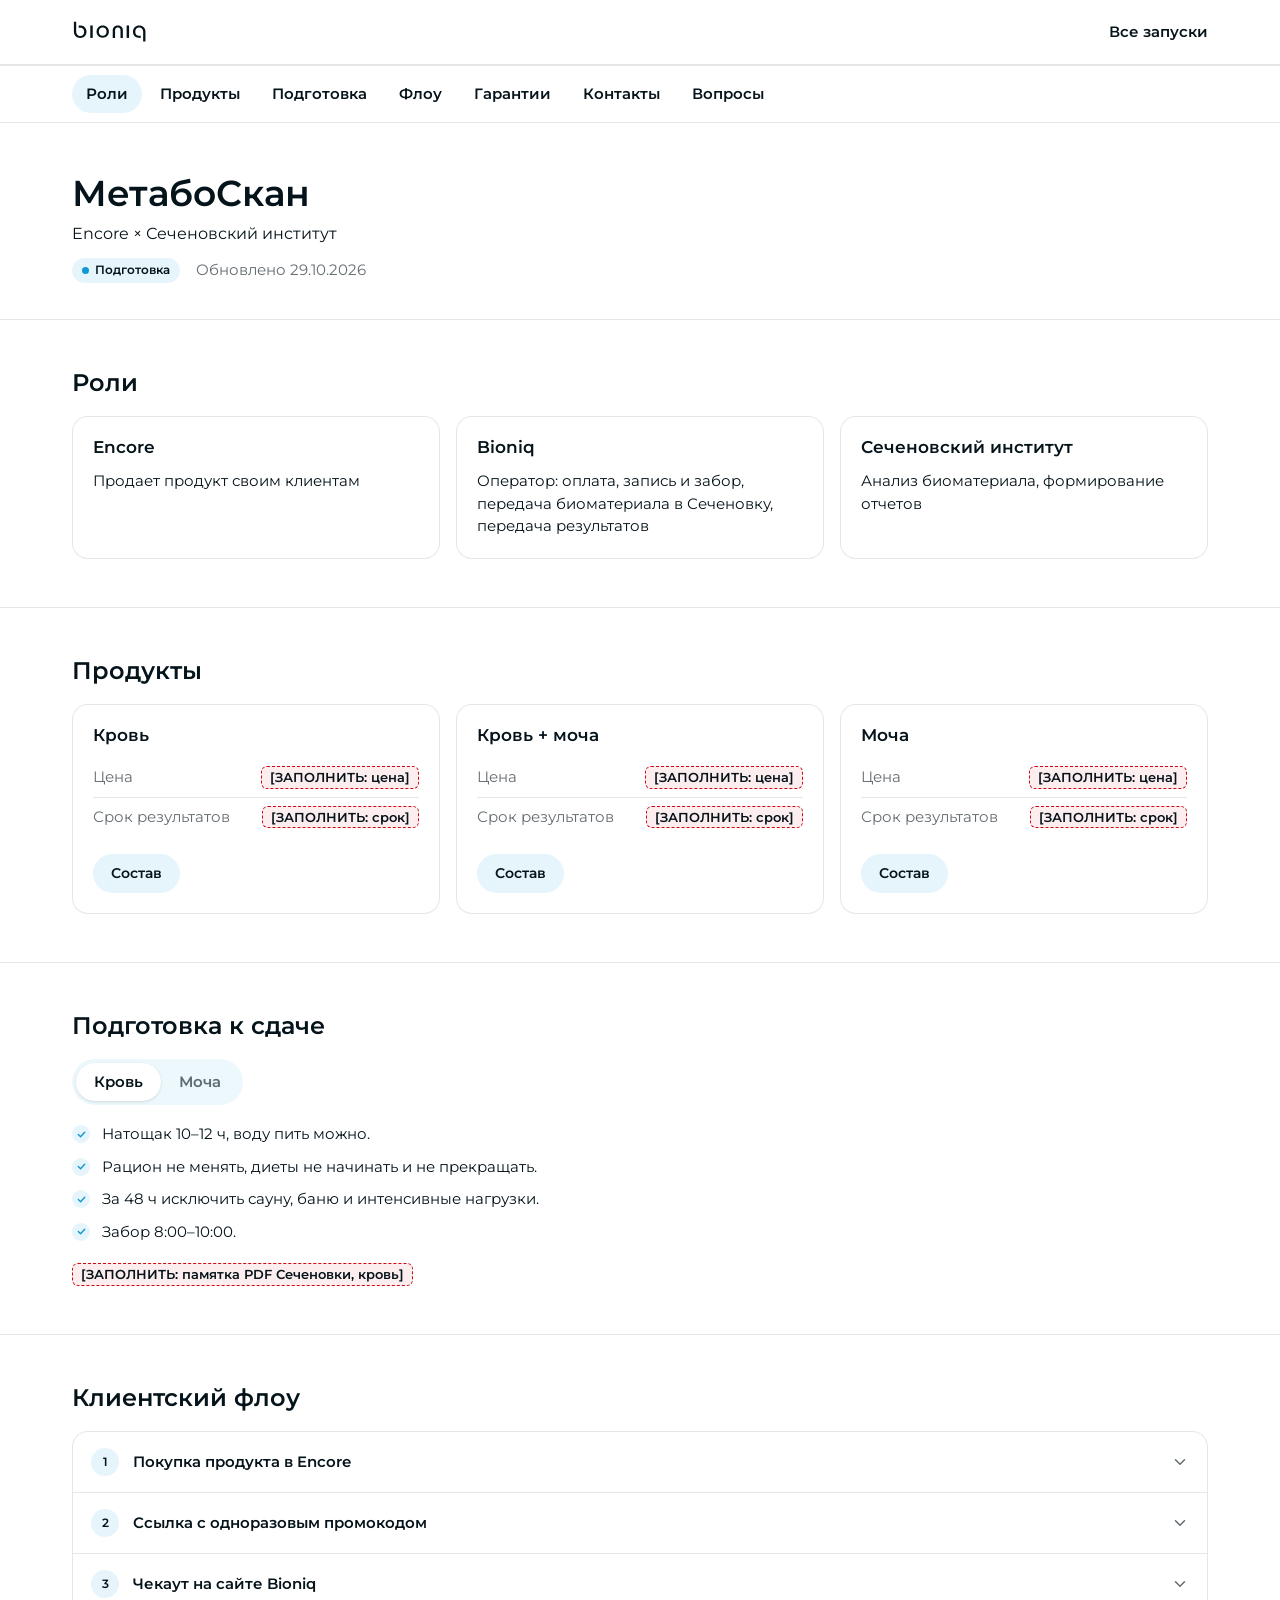
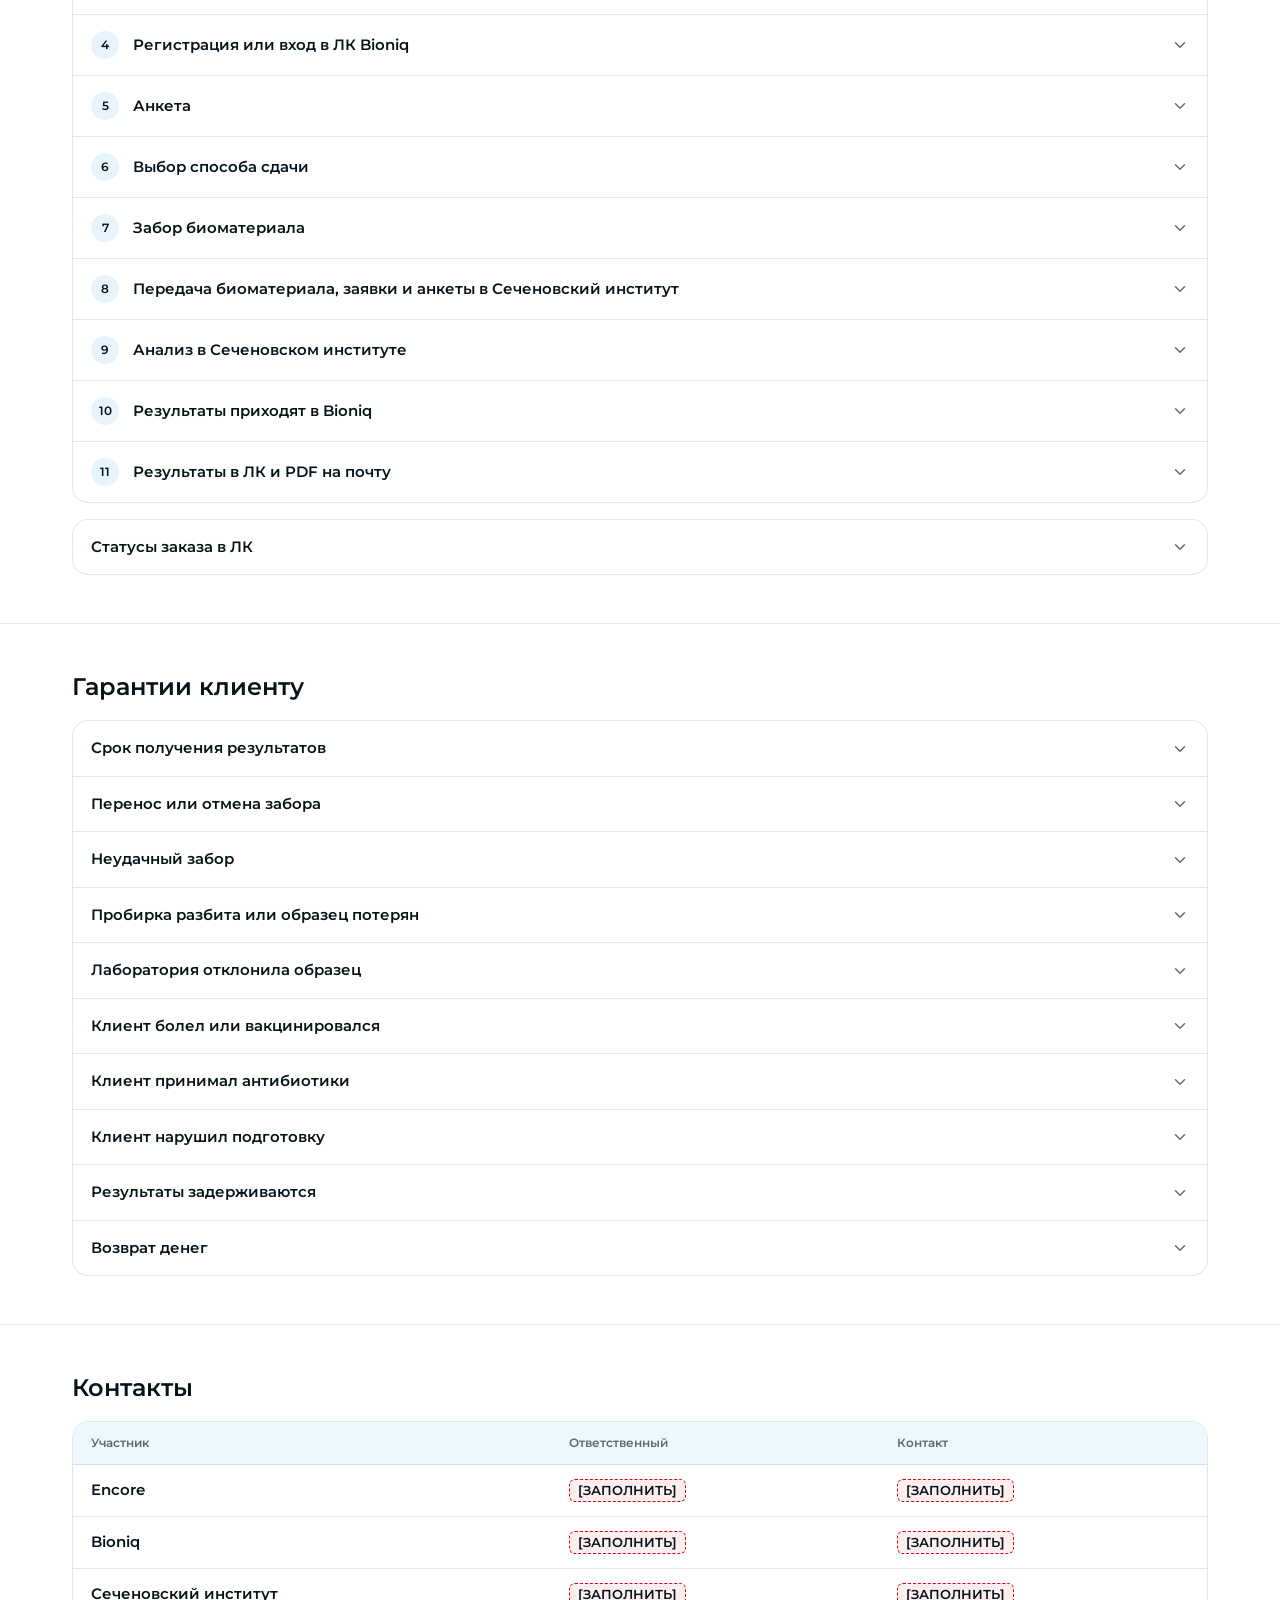
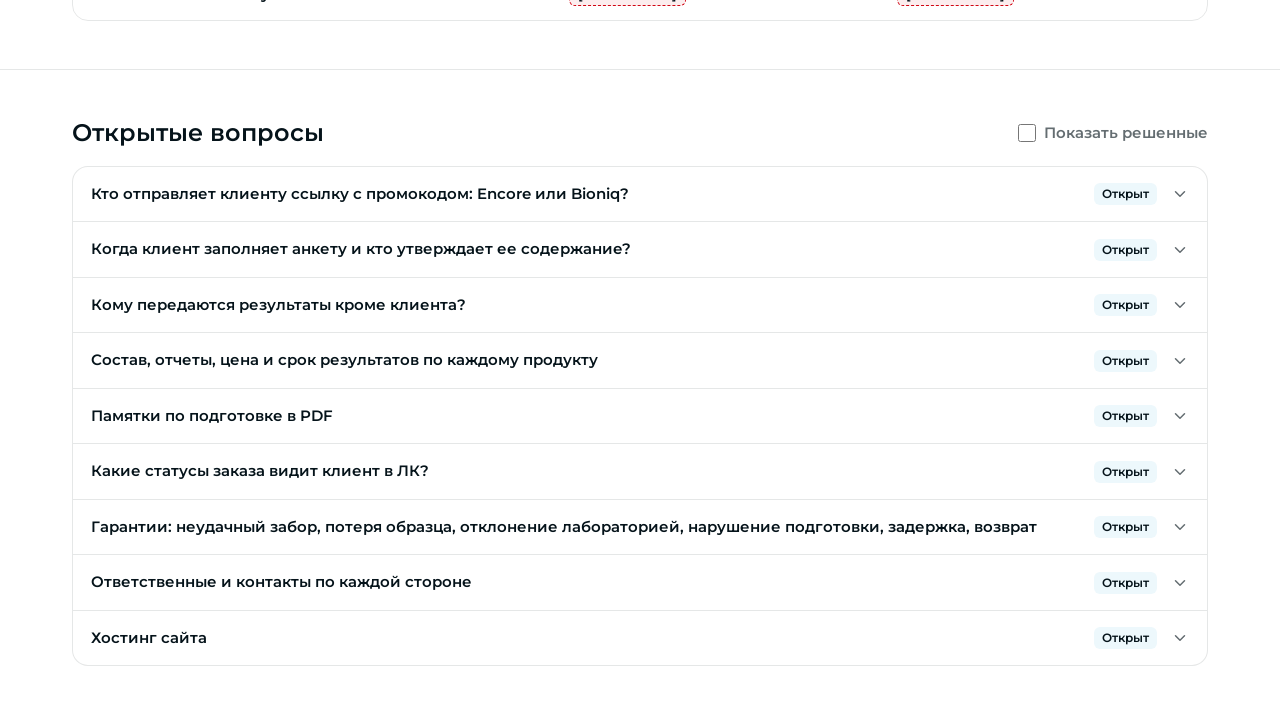
==== encore-metaboscan/index.html @ 7623c109 "Внутренний сайт партнерских запусков: разводящая и страница МетабоСкан Статика без сборки: контент в" ====
<!DOCTYPE html>
<html lang="ru">
<head>
<meta charset="utf-8">
<meta name="viewport" content="width=device-width, initial-scale=1">
<meta name="robots" content="noindex, nofollow">
<title>Партнерские запуски Bioniq</title>
<link rel="icon" type="image/svg+xml" href="../assets/favicon.svg">
<link rel="preconnect" href="https://fonts.googleapis.com">
<link rel="preconnect" href="https://fonts.gstatic.com" crossorigin>
<link rel="stylesheet" href="https://fonts.googleapis.com/css2?family=Montserrat:wght@400;600&display=swap">
<link rel="stylesheet" href="../assets/styles.css">
</head>
<body data-page="launch" data-launch="encore-metaboscan">
<header class="site-header">
  <div class="container">
    <a class="logo" href="../" aria-label="Bioniq"><img src="../assets/bioniq-wordmark.svg" alt="Bioniq"></a>
    <a class="back-link" href="../">Все запуски</a>
  </div>
</header>
<main id="app"></main>
<script src="../data.js"></script>
<script src="../assets/app.js"></script>
</body>
</html>
---- assets/styles.css ----
:root {
  --bg: #ffffff;
  --bg-soft: #EDF8FC;
  --ink: #05131A;
  --muted: rgba(5, 19, 26, .62);
  --line: rgba(5, 19, 26, .10);
  --line-strong: rgba(5, 19, 26, .18);
  --blue: #1098D4;
  --blue-light: #63BCE3;
  --blue-tint: rgba(16, 152, 212, .10);
  --blue-tint-strong: rgba(16, 152, 212, .18);
  --grad: linear-gradient(120deg, #1098D4, #63BCE3);
  --error: #d10714;
  --error-tint: rgba(209, 7, 20, .07);
  --radius: 16px;
  --radius-sm: 10px;
  --subnav-h: 56px;
}

* { box-sizing: border-box; }
html { scroll-behavior: smooth; -webkit-text-size-adjust: 100%; }
body {
  margin: 0;
  background: var(--bg);
  color: var(--ink);
  font-family: "Montserrat", Arial, Helvetica, sans-serif;
  font-size: 14px;
  line-height: 1.5;
  -webkit-font-smoothing: antialiased;
  overflow-x: hidden;
}
h1, h2, h3, h4 { font-weight: 600; line-height: 1.25; margin: 0; }
h1 { font-size: 28px; }
h2 { font-size: 20px; }
h3 { font-size: 16px; }
p { margin: 0; }
ul, ol { margin: 0; padding: 0; list-style: none; }
a { color: inherit; }
button { font: inherit; color: inherit; }
:focus-visible { outline: 2px solid var(--blue); outline-offset: 2px; }

.container { max-width: 1200px; margin: 0 auto; padding: 0 16px; }
.muted { color: var(--muted); }

/* ---------- header ---------- */
.site-header { border-bottom: 1px solid var(--line); }
.site-header .container { display: flex; align-items: center; justify-content: space-between; height: 64px; gap: 16px; }
.logo { display: inline-flex; align-items: center; }
.logo img { height: 20px; width: auto; display: block; }
.back-link { font-weight: 600; text-decoration: none; display: inline-flex; align-items: center; gap: 6px; }
.back-link:hover { color: var(--blue); }

/* ---------- hero ---------- */
.hero { padding: 36px 0 28px; }
.hero-meta { display: flex; flex-wrap: wrap; align-items: center; gap: 10px 16px; margin-top: 12px; color: var(--muted); }
.hero h1 { margin-bottom: 6px; }
.hero-partners { font-size: 16px; }

/* ---------- badges ---------- */
.badge {
  display: inline-flex; align-items: center; gap: 6px;
  padding: 4px 10px; border-radius: 999px;
  font-size: 12px; font-weight: 600; line-height: 1.4; white-space: nowrap;
  color: var(--ink); background: var(--blue-tint);
}
.badge::before { content: ""; width: 7px; height: 7px; border-radius: 50%; background: var(--blue); }
.badge--live { background: var(--blue); color: #fff; }
.badge--live::before { background: #fff; }
.badge--finished { background: rgba(5, 19, 26, .06); color: var(--muted); }
.badge--finished::before { background: var(--muted); }
.chip {
  display: inline-flex; align-items: center; padding: 2px 8px; border-radius: 6px;
  font-size: 12px; font-weight: 600; background: var(--bg-soft);
}
.chip--resolved { background: rgba(5, 19, 26, .06); color: var(--muted); }

/* ---------- placeholder plaque ---------- */
.todo {
  display: inline-block;
  padding: 0 8px;
  border: 1px dashed var(--error);
  border-radius: 6px;
  background: var(--error-tint);
  font-weight: 600;
  font-size: 13px;
  line-height: 1.6;
  color: var(--ink);
  vertical-align: baseline;
}

/* ---------- buttons ---------- */
.btn {
  display: inline-flex; align-items: center; justify-content: center; gap: 8px;
  padding: 10px 18px; border-radius: 999px; border: 0;
  font-weight: 600; font-size: 14px; line-height: 1.3;
  text-decoration: none; cursor: pointer; white-space: nowrap;
  transition: background-color .15s, transform .05s;
}
.btn--primary { background: var(--blue); color: #fff; }
.btn--primary:hover { background: #0e86bb; }
.btn--secondary { background: var(--blue-tint); color: var(--ink); }
.btn--secondary:hover { background: var(--blue-tint-strong); }
.btn:active { transform: translateY(1px); }
.btn svg { width: 16px; height: 16px; }

/* ---------- cards ---------- */
.grid { display: grid; gap: 16px; }
.card {
  border: 1px solid var(--line);
  border-radius: var(--radius);
  padding: 20px;
  background: #fff;
  display: flex; flex-direction: column; gap: 12px;
}
.card h3 { font-size: 17px; }
.card-row { display: flex; align-items: center; justify-content: space-between; gap: 12px; flex-wrap: wrap; }
.card-meta { display: flex; flex-wrap: wrap; align-items: center; gap: 8px 14px; color: var(--muted); }
.card-actions { margin-top: auto; padding-top: 6px; }
.card--dashed {
  border-style: dashed; border-color: var(--line-strong);
  justify-content: center; align-items: flex-start; color: var(--muted);
}
.launch-card h3 { font-size: 18px; }
.launch-card .partners { font-size: 15px; }
.kv-line { display: flex; justify-content: space-between; gap: 12px; padding: 8px 0; border-top: 1px solid var(--line); }
.kv-line:first-of-type { border-top: 0; }
.kv-line .k { color: var(--muted); flex: none; }
.kv-line .v { text-align: right; }

/* ---------- sections ---------- */
.section { padding: 36px 0; border-top: 1px solid var(--line); scroll-margin-top: calc(var(--subnav-h) + 8px); }
.section-head { display: flex; align-items: center; justify-content: space-between; gap: 16px; flex-wrap: wrap; margin-bottom: 18px; }
.section h2 { margin: 0; }

/* ---------- sub navigation ---------- */
.subnav {
  position: sticky; top: 0; z-index: 20;
  background: rgba(255, 255, 255, .92);
  backdrop-filter: blur(8px); -webkit-backdrop-filter: blur(8px);
  border-top: 1px solid var(--line); border-bottom: 1px solid var(--line);
}
.subnav .container { position: relative; }
.subnav-menu summary {
  list-style: none; cursor: pointer; user-select: none;
  display: flex; align-items: center; justify-content: space-between; gap: 10px;
  height: var(--subnav-h); font-weight: 600;
}
.subnav-menu summary::-webkit-details-marker { display: none; }
.subnav-menu summary .chev { transition: transform .15s; }
.subnav-menu[open] summary .chev { transform: rotate(180deg); }
.subnav-list {
  position: absolute; left: 16px; right: 16px; top: calc(var(--subnav-h) - 6px);
  background: #fff; border: 1px solid var(--line); border-radius: 14px;
  box-shadow: 0 14px 40px rgba(5, 19, 26, .10); padding: 6px; z-index: 30;
}
.subnav-list a {
  display: block; padding: 10px 12px; border-radius: 8px;
  text-decoration: none; font-weight: 600;
}
.subnav-list a:hover { background: var(--bg-soft); }
.subnav-list a.is-active { background: var(--blue-tint); }
.chev { width: 18px; height: 18px; flex: none; }

/* ---------- accordion ---------- */
.acc { border: 1px solid var(--line); border-radius: var(--radius); overflow: hidden; background: #fff; }
.acc-item + .acc-item { border-top: 1px solid var(--line); }
.acc-btn {
  width: 100%; display: flex; align-items: center; gap: 14px;
  padding: 16px 18px; background: none; border: 0; text-align: left;
  font-weight: 600; cursor: pointer;
}
.acc-btn:hover { background: var(--bg-soft); }
.acc-btn:focus-visible { outline-offset: -2px; }
.acc-btn .acc-title { flex: 1; min-width: 0; }
.acc-btn .acc-tags { display: flex; gap: 6px; flex-wrap: wrap; }
.acc-btn .chev { transition: transform .15s; color: var(--muted); }
.acc-btn[aria-expanded="true"] .chev { transform: rotate(180deg); }
.acc-num {
  width: 28px; height: 28px; border-radius: 50%; flex: none;
  display: grid; place-items: center; font-size: 12px; font-weight: 600;
  background: var(--blue-tint);
}
.acc-panel { padding: 0 18px 18px 60px; }
.acc-panel--plain { padding-left: 18px; }
.acc-panel[hidden] { display: none; }
.kv { display: grid; gap: 14px; }
.kv-label { font-size: 12px; font-weight: 600; color: var(--muted); margin-bottom: 4px; }
.kv-value { line-height: 1.55; }

/* ---------- tabs ---------- */
.tabs { display: inline-flex; background: var(--bg-soft); border-radius: 999px; padding: 4px; margin-bottom: 18px; }
.tab {
  border: 0; background: none; padding: 8px 18px; border-radius: 999px;
  font-weight: 600; cursor: pointer; color: var(--muted);
}
.tab[aria-selected="true"] { background: #fff; color: var(--ink); box-shadow: 0 1px 3px rgba(5, 19, 26, .12); }
.tabpanel[hidden] { display: none; }
.check-list { display: grid; gap: 10px; margin-bottom: 20px; }
.check-list li { display: flex; gap: 12px; align-items: flex-start; }
.check-list li::before {
  content: ""; flex: none; width: 18px; height: 18px; margin-top: 2px; border-radius: 50%;
  background: var(--blue-tint) url("data:image/svg+xml,%3Csvg xmlns='http://www.w3.org/2000/svg' viewBox='0 0 24 24' fill='none' stroke='%231098D4' stroke-width='3' stroke-linecap='round' stroke-linejoin='round'%3E%3Cpath d='M5 12l5 5 9-10'/%3E%3C/svg%3E") center / 11px no-repeat;
}

/* ---------- table ---------- */
.table-wrap { border: 1px solid var(--line); border-radius: var(--radius); overflow: hidden; }
.table { width: 100%; border-collapse: collapse; }
.table th { text-align: left; font-size: 12px; font-weight: 600; color: var(--muted); padding: 12px 18px; background: var(--bg-soft); }
.table td { padding: 14px 18px; border-top: 1px solid var(--line); vertical-align: top; }
.table td:first-child { font-weight: 600; }

/* ---------- switch ---------- */
.switch { display: inline-flex; align-items: center; gap: 8px; cursor: pointer; font-weight: 600; color: var(--muted); }
.switch input { width: 18px; height: 18px; margin: 0; accent-color: var(--blue); cursor: pointer; }
.q-empty { padding: 18px; color: var(--muted); }

/* ---------- modal ---------- */
dialog.modal {
  border: 0; padding: 0; margin: 0;
  width: 100%; max-width: none;
  height: calc(100dvh - 24px); max-height: calc(100dvh - 24px);
  position: fixed; inset: auto 0 0 0;
  border-radius: 20px 20px 0 0;
  background: #fff; color: var(--ink);
  box-shadow: 0 -10px 40px rgba(5, 19, 26, .18);
}
dialog.modal::backdrop { background: rgba(5, 19, 26, .45); }
.modal-inner { display: flex; flex-direction: column; height: 100%; }
.modal-head { display: flex; align-items: center; justify-content: space-between; gap: 16px; padding: 20px 20px 14px; border-bottom: 1px solid var(--line); }
.modal-head h3 { font-size: 18px; }
.modal-close {
  width: 36px; height: 36px; border-radius: 50%; border: 0; cursor: pointer;
  background: var(--bg-soft); display: grid; place-items: center; flex: none;
}
.modal-close:hover { background: var(--blue-tint); }
.modal-close svg { width: 16px; height: 16px; }
.modal-body { padding: 20px; overflow: auto; }
.modal-body .kv { gap: 18px; }

/* ---------- footer ---------- */
.site-footer { border-top: 1px solid var(--line); padding: 24px 0 40px; color: var(--muted); }

/* ---------- desktop ---------- */
@media (min-width: 1024px) {
  body { font-size: 15px; }
  h1 { font-size: 36px; }
  h2 { font-size: 24px; }
  .container { padding: 0 32px; }
  .hero { padding: 48px 0 36px; }
  .grid-3 { grid-template-columns: repeat(3, minmax(0, 1fr)); }
  .section { padding: 48px 0; }
  .kv { grid-template-columns: 1fr 1fr; gap: 16px 32px; }
  .kv--stack { grid-template-columns: 1fr; }
  .logo img { height: 22px; }

  .subnav-menu summary { display: none; }
  .subnav-list {
    position: static; display: flex; gap: 4px; padding: 0;
    background: none; border: 0; box-shadow: none; height: var(--subnav-h); align-items: center;
  }
  .subnav-list a { padding: 8px 14px; border-radius: 999px; }

  dialog.modal {
    position: fixed; inset: 0; margin: auto;
    width: calc(100% - 48px); max-width: 580px;
    height: fit-content; max-height: calc(100vh - 64px);
    border-radius: 20px;
    box-shadow: 0 24px 60px rgba(5, 19, 26, .22);
  }
  .modal-head { padding: 24px 28px 16px; }
  .modal-body { padding: 24px 28px 28px; }
}

/* ---------- mobile: tables as cards ---------- */
@media (max-width: 1023px) {
  .table-wrap { border: 0; border-radius: 0; overflow: visible; }
  .table, .table tbody, .table tr, .table td { display: block; }
  .table thead { display: none; }
  .table tr { border: 1px solid var(--line); border-radius: 14px; padding: 6px 16px; }
  .table tr + tr { margin-top: 12px; }
  .table td { border: 0; padding: 10px 0; }
  .table td + td { border-top: 1px solid var(--line); }
  .table td::before { content: attr(data-label); display: block; font-size: 12px; font-weight: 600; color: var(--muted); margin-bottom: 2px; }
  .table td:first-child { font-size: 16px; }
  .table td:first-child::before { display: none; }
  .acc-panel { padding-left: 18px; }
}

@media (prefers-reduced-motion: reduce) {
  html { scroll-behavior: auto; }
  .btn, .chev, .acc-btn .chev { transition: none; }
}
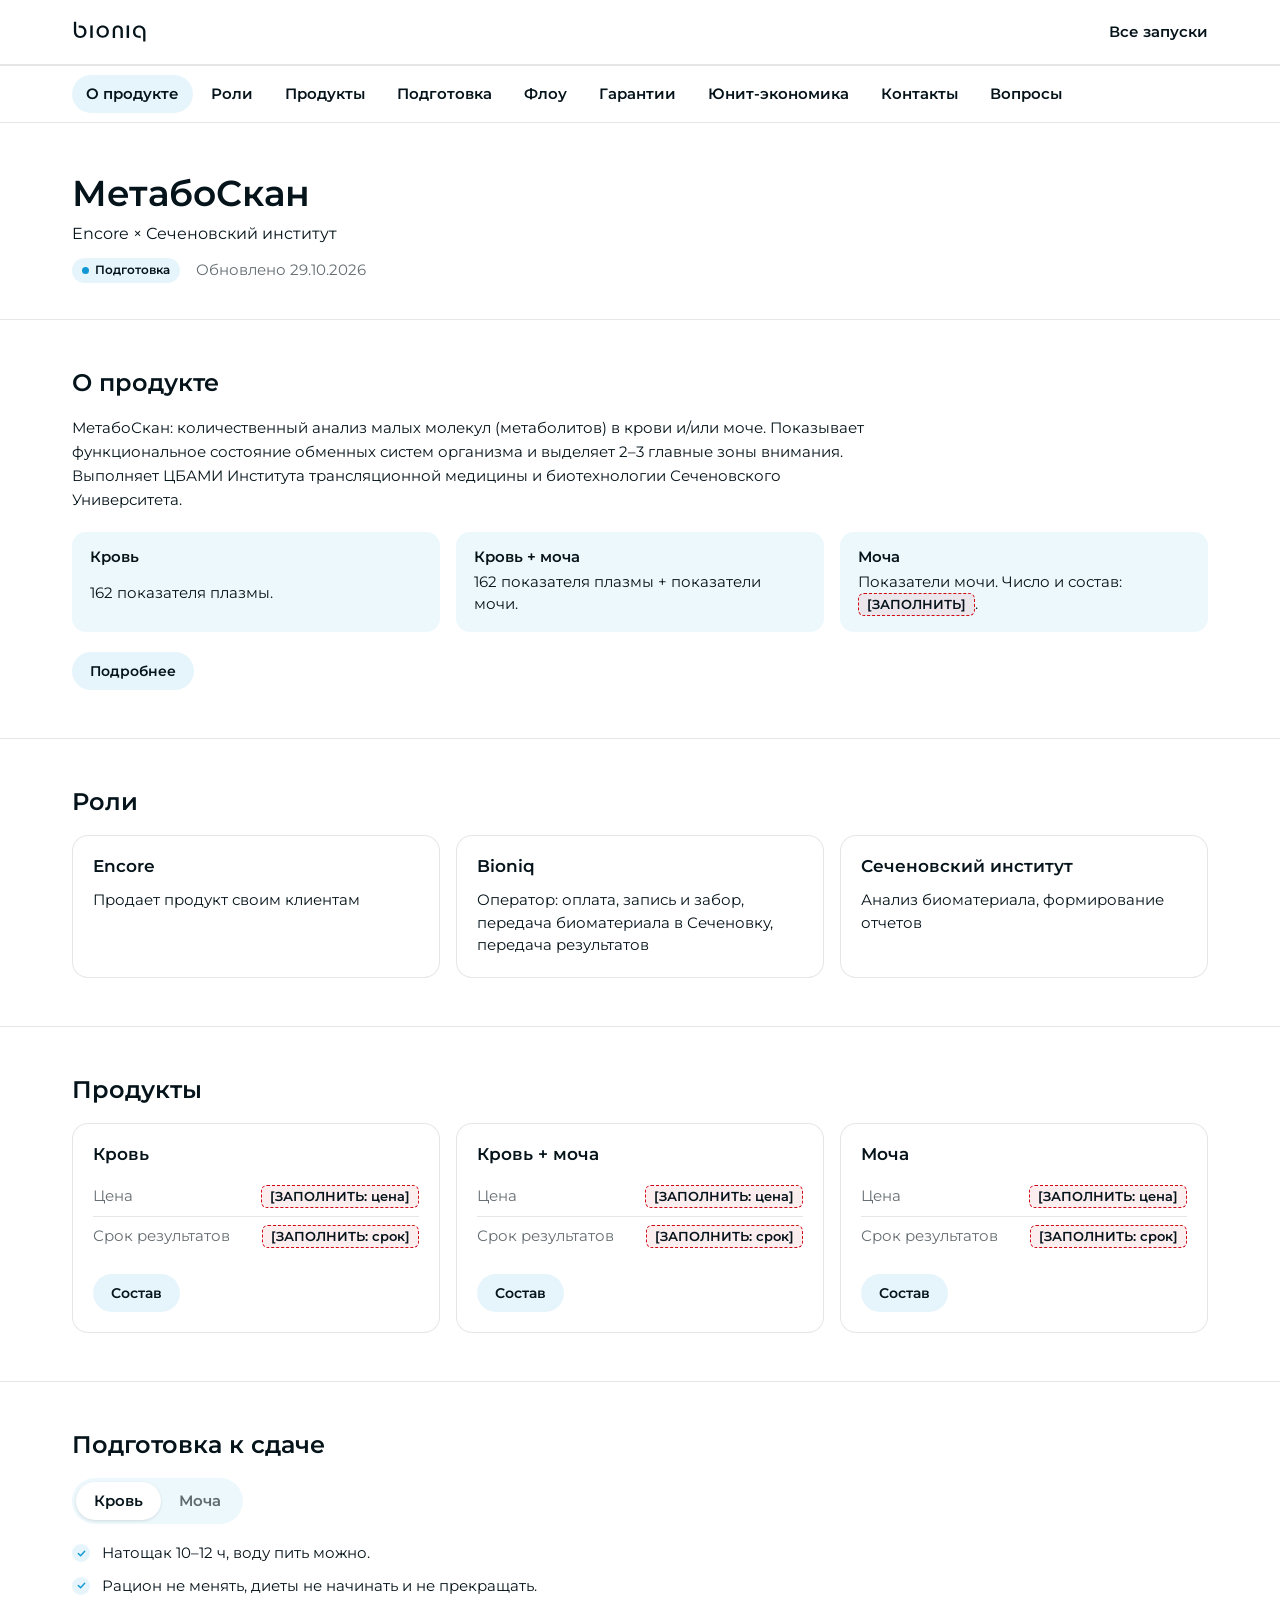
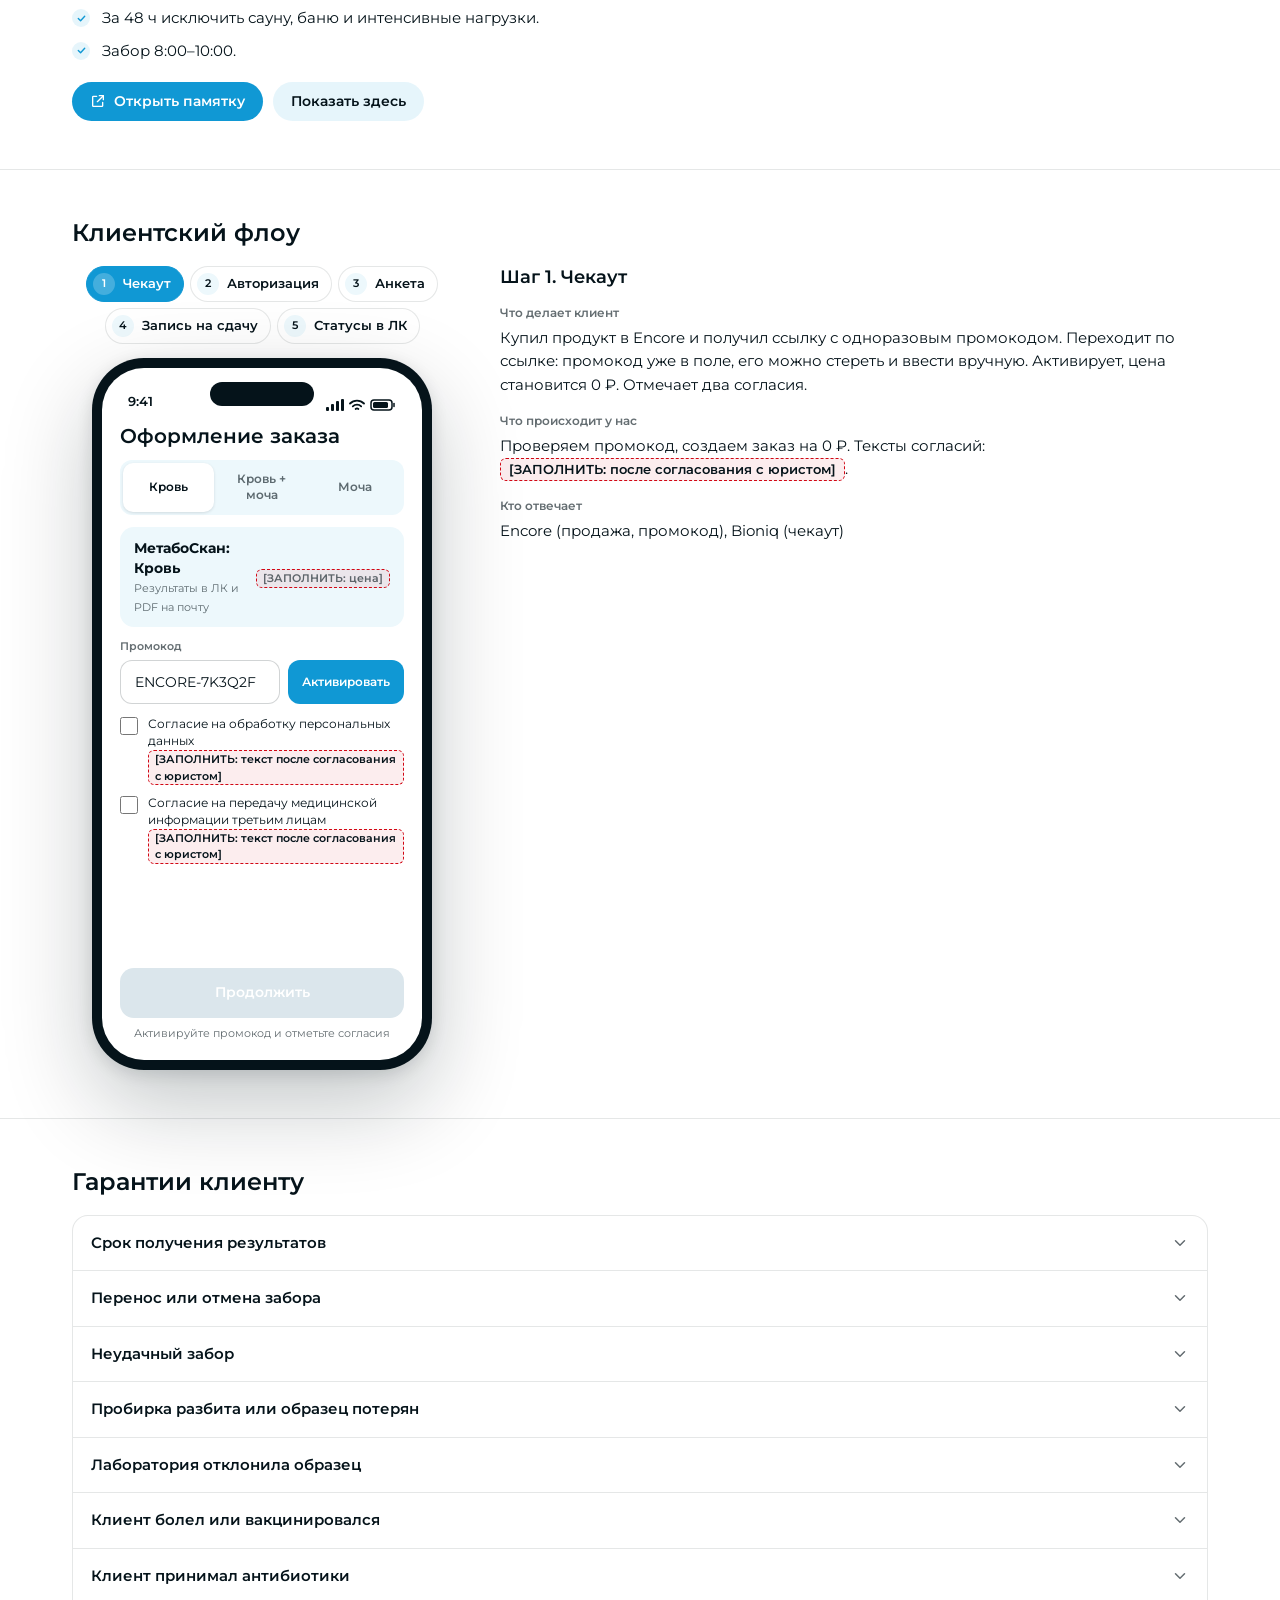
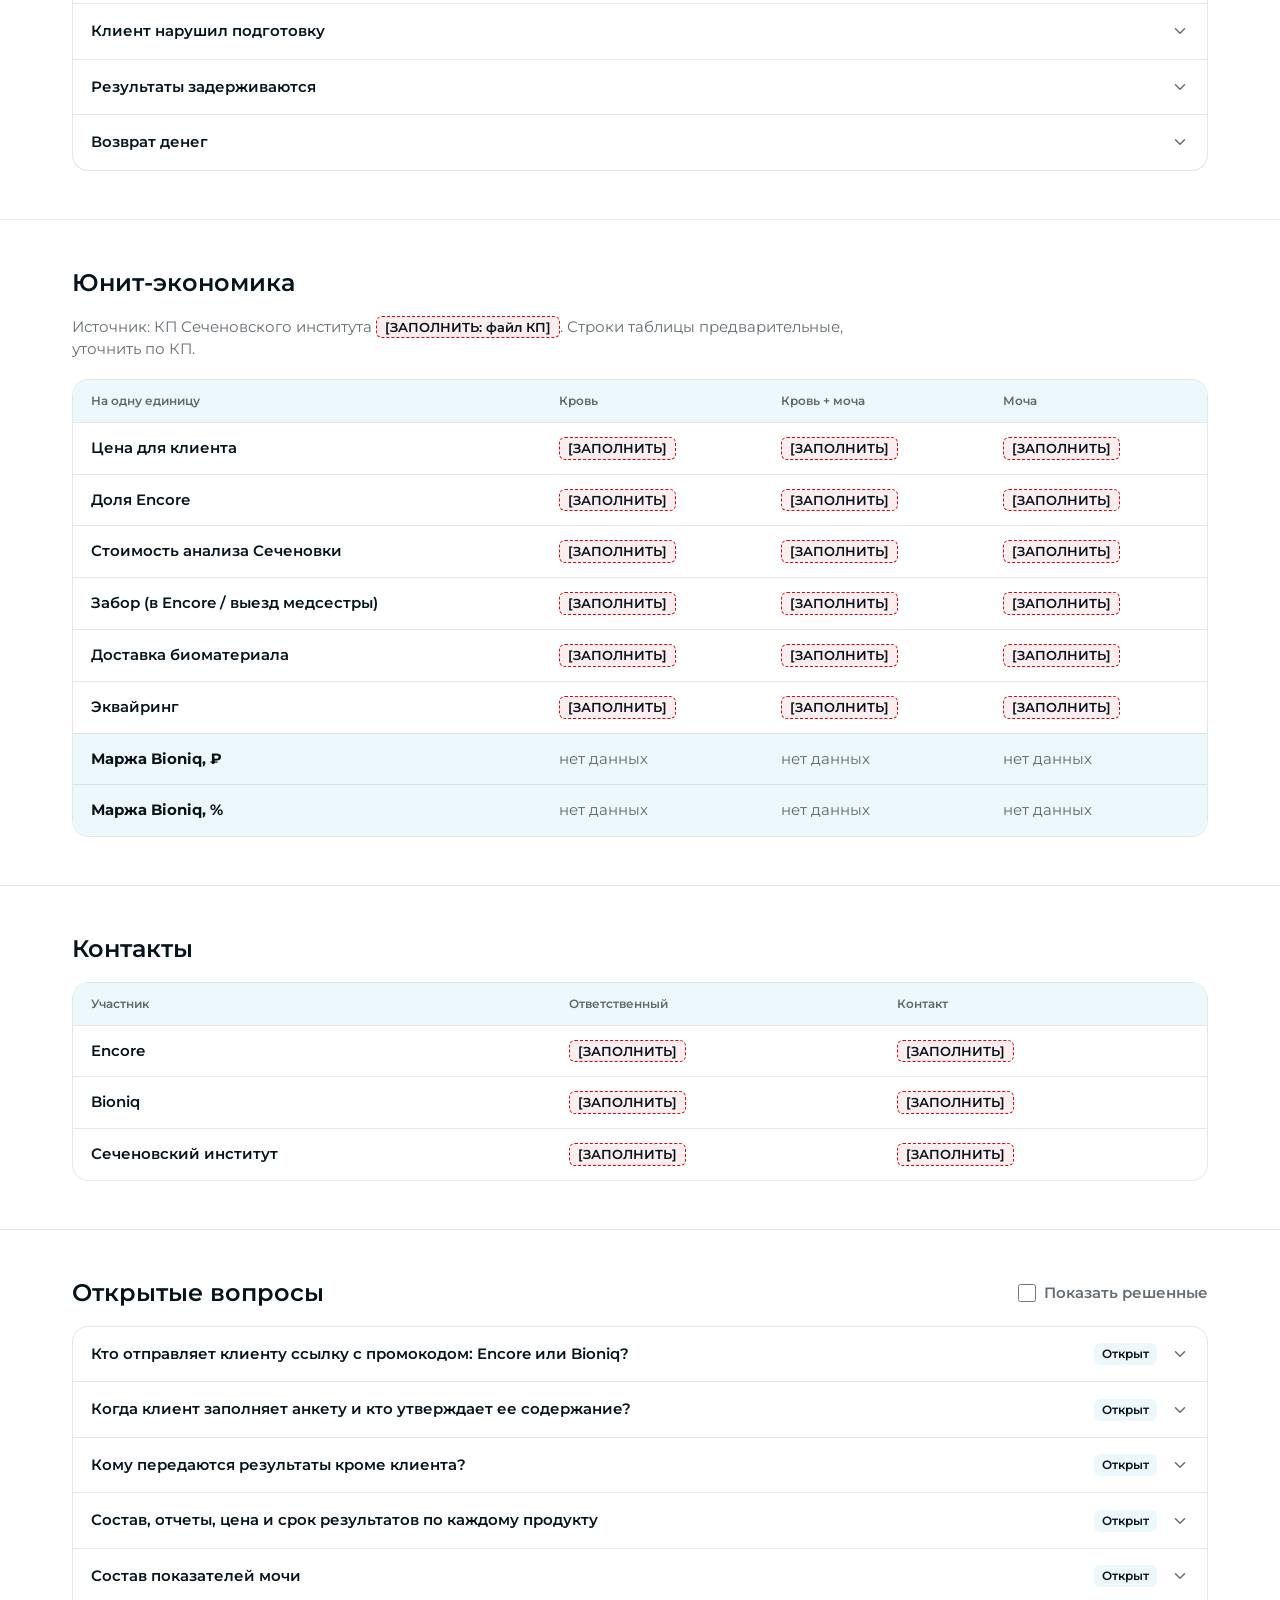
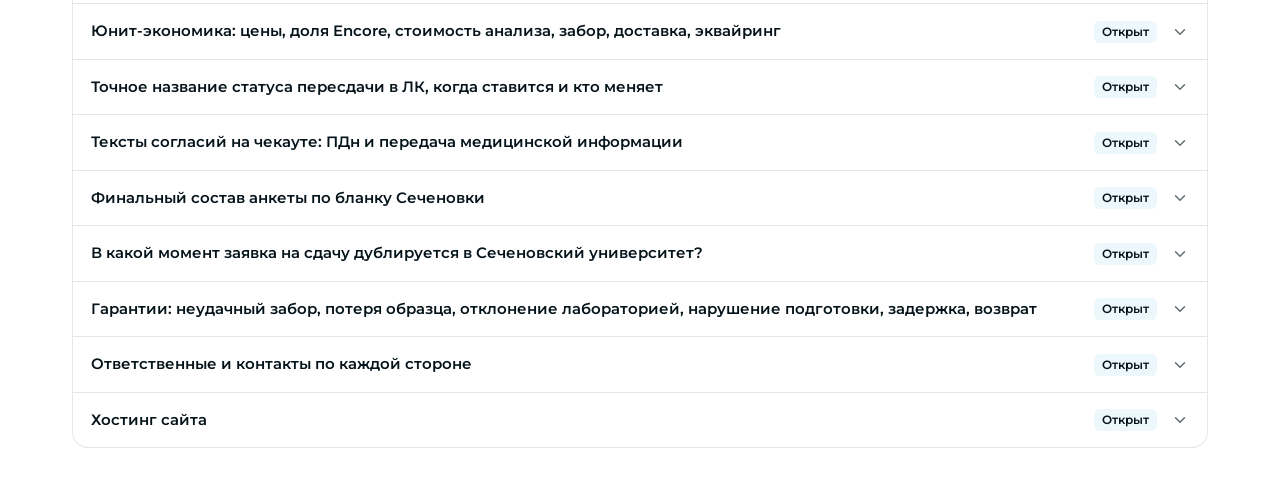
==== commit afff024d: "ТЗ v8: «О продукте» над ролями, кликабельный прототип флоу в телефоне 5 шагов: чекаут с промокодом и" ====
--- a/encore-metaboscan/index.html
+++ b/encore-metaboscan/index.html
@@ -20,6 +20,7 @@
 </header>
 <main id="app"></main>
 <script src="../data.js"></script>
+<script src="../assets/proto.js"></script>
 <script src="../assets/app.js"></script>
 </body>
 </html>
--- a/assets/styles.css
+++ b/assets/styles.css
@@ -237,6 +237,136 @@
 .modal-body { padding: 20px; overflow: auto; }
 .modal-body .kv { gap: 18px; }
 
+/* ---------- about ---------- */
+.lead { font-size: 15px; line-height: 1.6; max-width: 820px; margin-bottom: 20px; }
+.variants { margin-bottom: 20px; }
+.variant { border-radius: 14px; background: var(--bg-soft); padding: 16px 18px; display: grid; gap: 4px; }
+.variant h3 { font-size: 15px; }
+.bullets { display: grid; gap: 6px; }
+.bullets li { padding-left: 16px; position: relative; }
+.bullets li::before { content: ""; position: absolute; left: 0; top: .6em; width: 6px; height: 6px; border-radius: 50%; background: var(--blue); }
+.btn-row { display: flex; flex-wrap: wrap; gap: 10px; }
+.desktop-only { display: none; }
+
+/* ---------- unit economics ---------- */
+.eco-source { margin-bottom: 18px; max-width: 820px; }
+.eco-table { display: none; }
+.eco-table .table td { font-weight: 400; }
+.eco-table .table td:first-child { font-weight: 600; }
+.eco-table .row-total td { background: var(--bg-soft); }
+.eco-list { border: 1px solid var(--line); border-radius: 14px; padding: 4px 16px; }
+.eco-list .kv-line { align-items: center; }
+.eco-list .kv-line .k { flex: 1; }
+.kv-line--total { background: var(--bg-soft); margin: 0 -16px; padding: 10px 16px; }
+
+/* ---------- flow prototype ---------- */
+.flow-layout { display: grid; gap: 20px; }
+.flow-phone-col { display: flex; flex-direction: column; align-items: center; gap: 14px; }
+.flow-steps, .flow-statuses { display: flex; flex-wrap: wrap; gap: 6px; justify-content: center; }
+.flow-pill {
+  display: inline-flex; align-items: center; gap: 8px; padding: 6px 12px 6px 6px;
+  border-radius: 999px; border: 1px solid var(--line); background: #fff;
+  font-weight: 600; font-size: 13px; cursor: pointer;
+}
+.flow-pill .n { width: 22px; height: 22px; border-radius: 50%; background: var(--bg-soft); display: grid; place-items: center; font-size: 11px; }
+.flow-pill:hover { background: var(--bg-soft); }
+.flow-pill.is-active { background: var(--blue); color: #fff; border-color: var(--blue); }
+.flow-pill.is-active .n { background: rgba(255, 255, 255, .22); }
+.flow-status-pill { padding: 6px 12px; border-radius: 999px; background: var(--bg-soft); font-size: 12px; font-weight: 600; border: 0; cursor: pointer; }
+.flow-status-pill.is-active { background: var(--ink); color: #fff; }
+
+.phone {
+  width: 340px; max-width: 100%; height: 712px; flex: none;
+  background: var(--ink); border-radius: 52px; padding: 10px;
+  box-shadow: 0 34px 90px rgba(5, 19, 26, .24), 0 4px 16px rgba(5, 19, 26, .12);
+}
+.screen-clip { width: 100%; height: 100%; border-radius: 42px; overflow: hidden; background: #fff; position: relative; }
+.notch { position: absolute; top: 14px; left: 50%; transform: translateX(-50%); width: 104px; height: 24px; border-radius: 16px; background: var(--ink); z-index: 6; }
+.ph-screen { height: 100%; display: flex; flex-direction: column; font-size: 13px; line-height: 1.4; }
+.ph-status { height: 46px; flex: none; display: flex; align-items: flex-end; justify-content: space-between; padding: 0 26px 3px; font-size: 13px; font-weight: 600; }
+.ph-status-ic { display: inline-flex; gap: 5px; align-items: center; }
+.ph-status-ic svg { height: 12px; width: auto; }
+.ph-body { flex: 1; min-height: 0; overflow-y: auto; padding: 10px 18px 0; display: flex; flex-direction: column; gap: 12px; }
+.ph-body::-webkit-scrollbar { width: 0; }
+.ph-center { align-items: center; text-align: center; justify-content: center; gap: 14px; }
+.ph-logo { height: 22px; }
+.ph-h1 { font-size: 20px; font-weight: 600; line-height: 1.2; }
+.ph-sub { font-size: 12px; color: var(--muted); }
+.ph-label { font-size: 11px; font-weight: 600; color: var(--muted); display: block; }
+.ph-field { display: grid; gap: 6px; }
+.ph-field--full { width: 100%; text-align: left; }
+.ph-input { width: 100%; height: 44px; border: 1px solid var(--line-strong); border-radius: 12px; padding: 0 14px; font: inherit; font-size: 14px; color: var(--ink); background: #fff; }
+.ph-input:disabled { background: var(--bg-soft); color: var(--muted); }
+.ph-seg { display: flex; background: var(--bg-soft); border-radius: 12px; padding: 3px; gap: 2px; }
+.ph-seg button { flex: 1; border: 0; background: none; border-radius: 10px; padding: 8px 4px; font: inherit; font-size: 12px; font-weight: 600; color: var(--muted); cursor: pointer; }
+.ph-seg button.on { background: #fff; color: var(--ink); box-shadow: 0 1px 3px rgba(5, 19, 26, .12); }
+.ph-chips { display: flex; flex-wrap: wrap; gap: 6px; }
+.ph-chip { border: 1px solid var(--line-strong); background: #fff; border-radius: 999px; padding: 7px 12px; font: inherit; font-size: 12px; font-weight: 600; cursor: pointer; }
+.ph-chip.on { background: var(--blue); border-color: var(--blue); color: #fff; }
+.ph-order { display: flex; align-items: center; justify-content: space-between; gap: 10px; background: var(--bg-soft); border-radius: 14px; padding: 12px 14px; }
+.ph-order b { display: block; font-size: 14px; }
+.ph-order span { font-size: 11px; color: var(--muted); }
+.ph-price { font-weight: 600; font-size: 15px; white-space: nowrap; text-align: right; }
+.ph-price s { color: var(--muted); font-weight: 400; font-size: 12px; margin-right: 6px; }
+.ph-applied { display: inline-flex; align-items: center; gap: 6px; background: var(--blue-tint); border-radius: 8px; padding: 6px 10px; font-size: 12px; font-weight: 600; }
+.ph-applied svg { width: 14px; height: 14px; color: var(--blue); }
+.ph-promo { display: flex; gap: 8px; }
+.ph-promo .ph-input { flex: 1; min-width: 0; }
+.ph-btn-sm { border: 0; background: var(--blue); color: #fff; border-radius: 12px; padding: 0 14px; font: inherit; font-size: 12px; font-weight: 600; cursor: pointer; white-space: nowrap; }
+.ph-btn-sm:disabled { background: var(--bg-soft); color: var(--muted); }
+.ph-consents { display: grid; gap: 10px; }
+.ph-check { display: flex; gap: 10px; align-items: flex-start; font-size: 12px; line-height: 1.4; cursor: pointer; }
+.ph-check input { width: 18px; height: 18px; margin: 1px 0 0; accent-color: var(--blue); flex: none; }
+.ph-bottom { margin-top: auto; padding: 12px 0 18px; display: grid; gap: 8px; width: 100%; }
+.ph-bottom--tight { margin-top: 8px; }
+.ph-btn { height: 50px; border: 0; border-radius: 14px; background: var(--grad); color: #fff; font: inherit; font-size: 14px; font-weight: 600; cursor: pointer; box-shadow: 0 12px 26px rgba(16, 152, 212, .3); width: 100%; }
+.ph-btn--dis { background: #dbe6ec; box-shadow: none; cursor: default; }
+.ph-btn--ghost { background: var(--bg-soft); color: var(--ink); box-shadow: none; }
+.ph-hint { text-align: center; font-size: 11px; color: var(--muted); min-height: 14px; }
+.ph-link { background: none; border: 0; color: var(--ink); font: inherit; font-weight: 600; font-size: 13px; text-decoration: underline; cursor: pointer; }
+.ph-progress { height: 6px; border-radius: 3px; background: var(--bg-soft); overflow: hidden; flex: none; }
+.ph-progress i { display: block; height: 100%; background: var(--grad); }
+.ph-block { background: var(--bg-soft); border-radius: 14px; padding: 12px 14px; display: grid; gap: 8px; }
+.ph-block b { font-size: 13px; }
+.ph-block ul { display: grid; gap: 4px; font-size: 12px; color: var(--muted); }
+.ph-ext { display: inline-flex; align-items: center; gap: 6px; font-weight: 600; font-size: 12px; text-decoration: none; color: var(--ink); }
+.ph-ext svg { width: 14px; height: 14px; color: var(--blue); }
+.ph-done { width: 72px; height: 72px; border-radius: 50%; background: var(--blue-tint); display: grid; place-items: center; margin-top: 16px; }
+.ph-done svg { width: 32px; height: 32px; color: var(--blue); }
+.ph-card { border: 1px solid var(--line); border-radius: 16px; padding: 14px; display: grid; gap: 10px; }
+.ph-card-top { display: flex; justify-content: space-between; gap: 8px; align-items: flex-start; }
+.ph-card-top b { font-size: 14px; }
+.ph-badge { font-size: 11px; font-weight: 600; border-radius: 999px; padding: 4px 9px; white-space: nowrap; background: var(--bg-soft); flex: none; }
+.ph-badge--confirmed, .ph-badge--processing { background: var(--blue-tint); }
+.ph-badge--ready { background: var(--blue); color: #fff; }
+.ph-badge--retake { background: var(--error-tint); border: 1px solid var(--error); }
+.ph-rows { display: grid; }
+.ph-row { display: flex; justify-content: space-between; gap: 10px; padding: 7px 0; border-top: 1px solid var(--line); font-size: 12px; }
+.ph-row:first-child { border-top: 0; }
+.ph-row span:first-child { color: var(--muted); }
+.ph-doc { display: flex; align-items: center; gap: 10px; padding: 9px 0; border-top: 1px solid var(--line); font-size: 12px; font-weight: 600; }
+.ph-doc:first-child { border-top: 0; }
+.ph-doc svg { width: 18px; height: 18px; color: var(--blue); flex: none; }
+.ph-doc em { margin-left: auto; font-style: normal; color: var(--muted); font-size: 11px; }
+.phone .todo { font-size: 11px; line-height: 1.5; padding: 0 6px; }
+.flow-desc { display: grid; gap: 12px; align-content: start; }
+.flow-desc-toggle {
+  width: 100%; display: flex; align-items: center; gap: 14px; padding: 16px 18px;
+  border: 1px solid var(--line); border-radius: 14px; background: #fff;
+  text-align: left; font-weight: 600; cursor: pointer;
+}
+.flow-desc-toggle .acc-title { flex: 1; }
+.flow-desc-toggle .chev { transition: transform .15s; color: var(--muted); }
+.flow-desc-toggle[aria-expanded="true"] .chev { transform: rotate(180deg); }
+.flow-desc-body { display: grid; gap: 16px; }
+.flow-desc-body[hidden] { display: none; }
+.flow-desc h3 { font-size: 18px; }
+.table--compact th, .table--compact td { padding: 10px 14px; font-size: 13px; }
+
+/* ---------- memo modal ---------- */
+.modal-body--frame { padding: 0; flex: 1; min-height: 0; }
+.memo-frame { display: block; width: 100%; height: 100%; border: 0; }
+
 /* ---------- footer ---------- */
 .site-footer { border-top: 1px solid var(--line); padding: 24px 0 40px; color: var(--muted); }
 
@@ -269,6 +399,21 @@
   }
   .modal-head { padding: 24px 28px 16px; }
   .modal-body { padding: 24px 28px 28px; }
+  dialog.modal--wide { max-width: 960px; height: calc(100vh - 64px); }
+  dialog.modal--wide .modal-body--frame { padding: 0; }
+
+  .desktop-only { display: inline-flex; }
+  .eco-table { display: block; }
+  .eco-tabs { display: none; }
+
+  .flow-layout { grid-template-columns: 380px minmax(0, 1fr); gap: 48px; align-items: start; }
+  .flow-desc { position: sticky; top: calc(var(--subnav-h) + 24px); }
+  .flow-desc-toggle { display: none; }
+  .flow-desc-body[hidden] { display: grid; }
+}
+
+@media (max-width: 400px) {
+  .phone { width: 322px; height: 684px; }
 }
 
 /* ---------- mobile: tables as cards ---------- */
